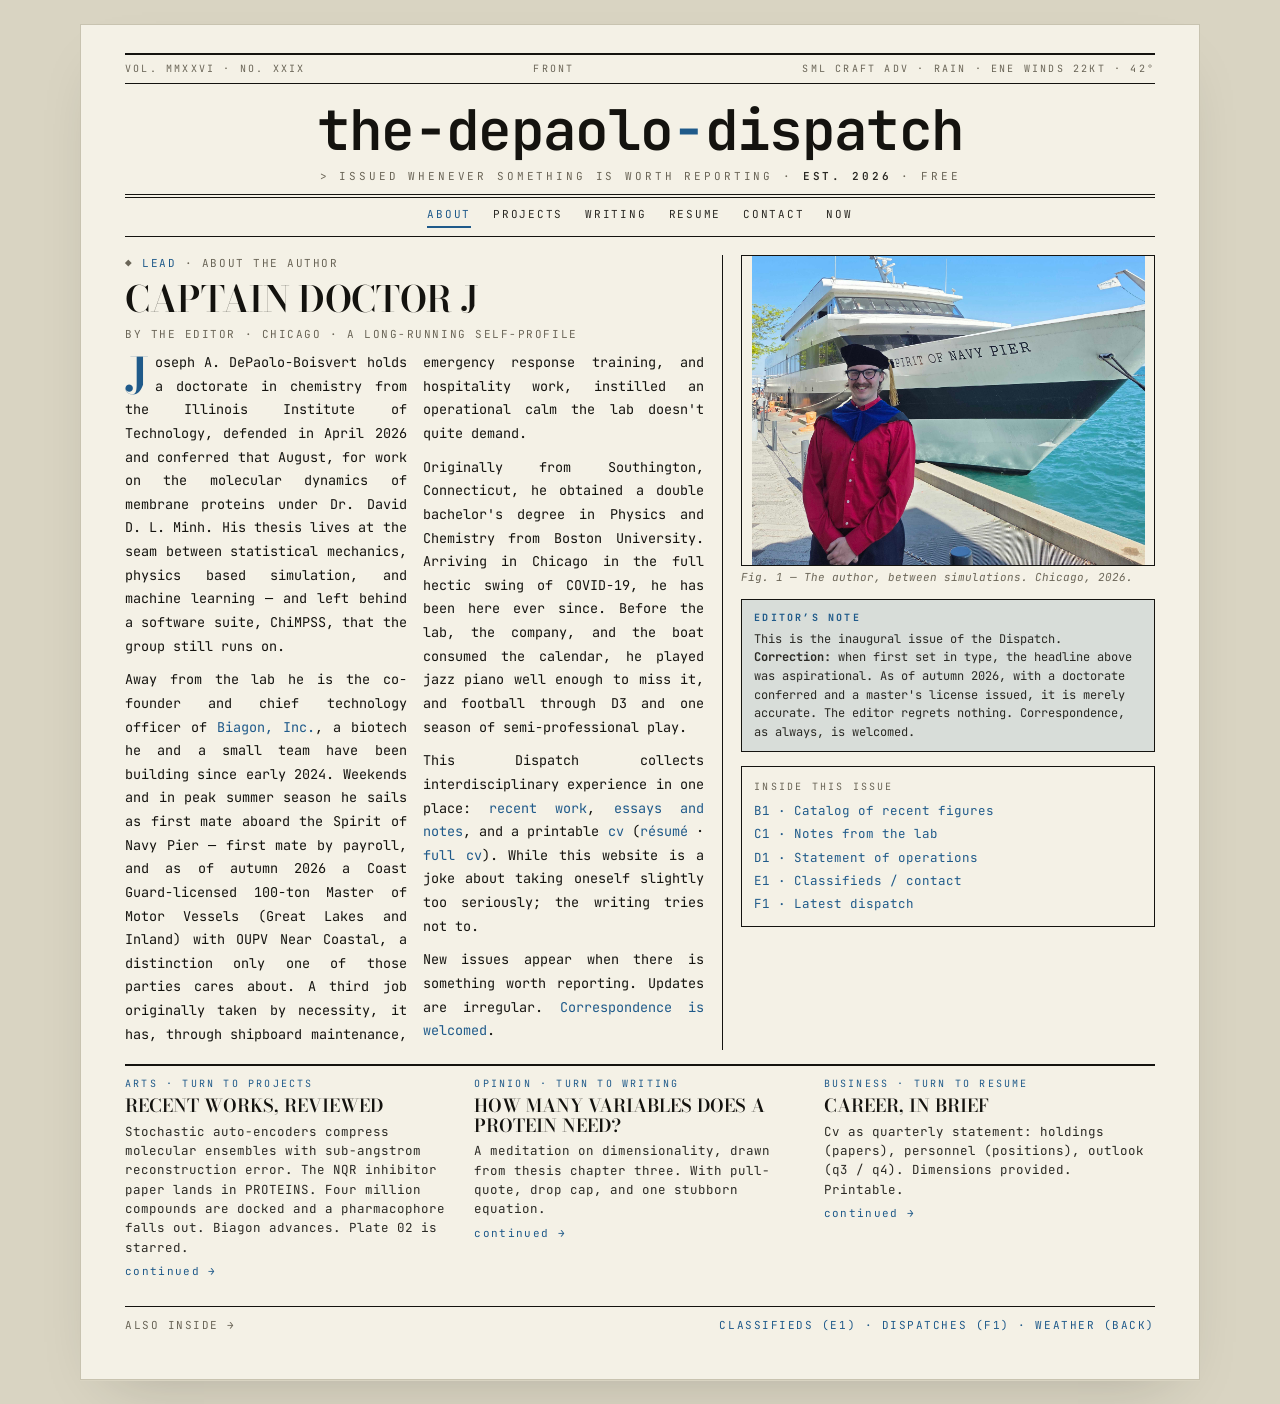
==== index.html @ ed590cba "chore: update weather dateline [skip ci]" ====
<!doctype html>
<html lang="en">
<head>
<meta charset="utf-8" />
<title>The DePaolo Dispatch · Front</title>
<meta name="viewport" content="width=device-width, initial-scale=1" />
<meta name="description" content="Joseph A. DePaolo-Boisvert — a personal periodical from a chemist, founder, and licensed captain in Chicago." />

<link rel="canonical" href="https://josephdepaoloboisvert.github.io/" />
<link rel="icon" href="data:image/svg+xml,<svg xmlns=%22http://www.w3.org/2000/svg%22 viewBox=%220 0 100 100%22><text y=%22.9em%22 font-size=%2290%22>📰</text></svg>" />

<meta property="og:type" content="website" />
<meta property="og:site_name" content="The DePaolo Dispatch" />
<meta property="og:title" content="The DePaolo Dispatch — Chemist, Founder, Captain" />
<meta property="og:description" content="Joseph A. DePaolo-Boisvert — a personal periodical from a chemist, founder, and licensed captain in Chicago." />
<meta property="og:url" content="https://josephdepaoloboisvert.github.io/" />
<meta property="og:image" content="https://josephdepaoloboisvert.github.io/assets/figures/Personal_Photo.jpg" />
<meta name="twitter:card" content="summary_large_image" />
<meta name="twitter:title" content="The DePaolo Dispatch — Chemist, Founder, Captain" />
<meta name="twitter:description" content="Joseph A. DePaolo-Boisvert — a personal periodical from a chemist, founder, and licensed captain in Chicago." />
<meta name="twitter:image" content="https://josephdepaoloboisvert.github.io/assets/figures/Personal_Photo.jpg" />

<link rel="preconnect" href="https://fonts.googleapis.com" />
<link rel="preconnect" href="https://fonts.gstatic.com" crossorigin />
<link href="https://fonts.googleapis.com/css2?family=JetBrains+Mono:ital,wght@0,400;0,500;0,600;0,700;1,400&family=Bodoni+Moda:ital,wght@0,500;0,600;0,700;1,500&family=Oswald:wght@500;600;700&family=Archivo+Narrow:wght@500;600;700&display=swap" rel="stylesheet" />
<link rel="stylesheet" href="assets/style.css?v=20261103" />
</head>
<body>

<a class="skip-link" href="#main">Skip to content</a>

<main class="page" id="main">

  <div class="rule-top">
    <span data-vol>VOL. MMXXVI · NO. XXIX</span>
    <span class="center">FRONT</span>
    <span data-weather>SML CRAFT ADV · RAIN · ENE WINDS 22KT · 42°</span>
  </div>

  <header class="masthead">
    <h1>the-depaolo<span class="sep">-</span>dispatch</h1>
    <div class="sub">&gt; issued whenever something is worth reporting · <b>est. 2026</b> · free</div>
  </header>

  <nav class="section-nav">
    <a href="index.html"    class="active">About</a>
    <a href="projects.html">Projects</a>
    <a href="writing.html">Writing</a>
    <a href="resume.html">Resume</a>
    <a href="contact.html">Contact</a>
    <a href="now.html">Now</a>
  </nav>

  <section class="grid lead-2" style="padding-top: 18px;">
    <div>
      <div class="byline">◆ <span class="accent">LEAD</span> · ABOUT THE AUTHOR</div>
      <h2 class="headline h1">Captain Doctor J</h2>
      <div class="byline">BY THE EDITOR · CHICAGO · A LONG-RUNNING SELF-PROFILE</div>

      <div class="col-flow c2">
        <p class="dropcap">Joseph A. DePaolo-Boisvert holds a doctorate in chemistry from the Illinois Institute of Technology, defended in April 2026 and conferred that August, for work on the molecular dynamics of membrane proteins under Dr.&nbsp;David D. L. Minh. His thesis lives at the seam between statistical mechanics, physics based simulation, and machine learning — and left behind a software suite, ChiMPSS, that the group still runs on.</p>
        <p>Away from the lab he is the co-founder and chief technology officer of <a href="https://biagoninc.com/">Biagon, Inc.</a>, a biotech he and a small team have been building since early 2024. Weekends and in peak summer season he sails as first mate aboard the Spirit of Navy Pier — first mate by payroll, and as of autumn 2026 a Coast Guard-licensed 100-ton Master of Motor Vessels (Great Lakes and Inland) with OUPV Near Coastal, a distinction only one of those parties cares about. A third job originally taken by necessity, it has, through shipboard maintenance, emergency response training, and hospitality work, instilled an operational calm the lab doesn't quite demand.</p>
        <p>Originally from Southington, Connecticut, he obtained a double bachelor's degree in Physics and Chemistry from Boston University.  Arriving in Chicago in the full hectic swing of COVID-19, he has been here ever since. Before the lab, the company, and the boat consumed the calendar, he played jazz piano well enough to miss it, and football through D3 and one season of semi-professional play.</p>
        <p>This Dispatch collects interdisciplinary experience in one place: <a href="projects.html">recent work</a>, <a href="writing.html">essays and notes</a>, and a printable <a href="resume.html">cv</a> (<a href="assets/cv/DePaolo-Boisvert_Resume_2026.pdf" download>r&eacute;sum&eacute;</a> &middot; <a href="assets/cv/DePaolo-Boisvert_CV_2026.pdf" download>full cv</a>). While this website is a joke about taking oneself slightly too seriously; the writing tries not to.</p>
        <p>New issues appear when there is something worth reporting.  Updates are irregular.  <a href="contact.html">Correspondence is welcomed</a>.</p>
      </div>
    </div>

    <div class="rule"></div>

    <aside>
      <div class="photo h-140">
        <img src="assets/figures/Personal_Photo.jpg" alt="Joseph A. DePaolo-Boisvert" />
      </div>
      <div class="caption">Fig. 1 — The author, between simulations. Chicago, 2026.</div>

      <div class="editor-note" style="margin-top: 14px;">
        <div class="label">Editor’s Note</div>
        <div class="body">This is the inaugural issue of the Dispatch. <b>Correction:</b> when first set in type, the headline above was aspirational. As of autumn 2026, with a doctorate conferred and a master's license issued, it is merely accurate. The editor regrets nothing. Correspondence, as always, is welcomed.</div>
      </div>

      <div class="box" style="margin-top: 14px;">
        <div class="tiny-label" style="margin-bottom: 6px;">Inside this issue</div>
        <div style="display: grid; gap: 4px;">
          <a href="projects.html">B1 · Catalog of recent figures</a>
          <a href="writing.html">C1 · Notes from the lab</a>
          <a href="resume.html">D1 · Statement of operations</a>
          <a href="contact.html">E1 · Classifieds / contact</a>
          <a href="now.html">F1 · Latest dispatch</a>
        </div>
      </div>
    </aside>
  </section>

  <section class="section-rule grid cols-3">
    <article class="tease">
      <div class="kicker">ARTS · turn to projects</div>
      <h4>Recent Works, Reviewed</h4>
      <p>Stochastic auto-encoders compress molecular ensembles with sub-angstrom reconstruction error. The NQR inhibitor paper lands in PROTEINS. Four million compounds are docked and a pharmacophore falls out. Biagon advances. Plate 02 is starred.</p>
      <a class="cont" href="projects.html">continued →</a>
    </article>
    <article class="tease">
      <div class="kicker">OPINION · turn to writing</div>
      <h4>How Many Variables Does a Protein Need?</h4>
      <p>A meditation on dimensionality, drawn from thesis chapter three. With pull-quote, drop cap, and one stubborn equation.</p>
      <a class="cont" href="writing.html">continued →</a>
    </article>
    <article class="tease">
      <div class="kicker">BUSINESS · turn to resume</div>
      <h4>Career, in Brief</h4>
      <p>Cv as quarterly statement: holdings (papers), personnel (positions), outlook (q3 / q4). Dimensions provided. Printable.</p>
      <a class="cont" href="resume.html">continued →</a>
    </article>
  </section>

  <footer class="foot">
    <span>also inside →</span>
    <span class="accent">classifieds (e1) · dispatches (f1) · weather (back)</span>
  </footer>

</main>

<script src="assets/dispatch.js"></script>
</body>
</html>
---- assets/style.css ----
/* The DePaolo Dispatch — production stylesheet
   ────────────────────────────────────────────
   Carries the typewriter masthead + periodical body styles
   across every page of the site. */

:root {
  --ink:        #14130f;
  --ink-90:     #1c1b16;
  --ink-80:     #2a2924;
  --ink-70:     #444038;
  --ink-60:     #6a6557;
  --ink-50:     #8a8576;
  --ink-40:     #a8a392;
  --ink-30:     #bcb7a4;
  --ink-25:     #c8c3b0;
  --ink-20:     #d1ccb9;
  --ink-15:     #d9d4c2;
  --ink-12:     #ddd8c6;
  --ink-10:     #e2decc;
  --ink-08:     #e7e3d1;

  --paper:      #f4f1e6;
  --paper-2:    #ece8d9;
  --bg:         #d9d4c2;

  --accent:     #1f5a8a;
  --accent-soft:#1f5a8a22;

  --mono:    'JetBrains Mono', ui-monospace, 'SFMono-Regular', Menlo, monospace;
  --hand:    'Caveat', 'Patrick Hand', cursive;
  --display: 'Bodoni Moda', 'Oswald', 'Archivo Narrow', Georgia, serif;
}

* { box-sizing: border-box; }

html, body {
  margin: 0; padding: 0;
  background: var(--bg);
  color: var(--ink);
  font-family: var(--mono);
  font-size: 15px;
  line-height: 1.6;
  -webkit-font-smoothing: antialiased;
  text-rendering: optimizeLegibility;
}

a { color: var(--accent); text-decoration: none; }
a:hover { text-decoration: underline; text-underline-offset: 3px; }

/* ─── Skip-to-content (a11y) ────────────────────────────────── */
.skip-link {
  position: absolute; left: 8px; top: -48px;
  z-index: 100;
  background: var(--ink); color: var(--paper);
  padding: 8px 14px;
  font-size: 11px; letter-spacing: .16em; text-transform: uppercase;
  transition: top .15s ease;
}
.skip-link:focus { top: 8px; text-decoration: none; }

/* ─── Page frame ────────────────────────────────────────────── */
.page {
  max-width: 1120px;
  margin: 24px auto;
  background: var(--paper);
  padding: 28px 44px 44px;
  border: 1px solid var(--ink-25);
  box-shadow:
    0 1px 0 var(--ink-15),
    0 24px 60px -32px rgba(20,19,15,.25);
}

@media (max-width: 720px) {
  .page { margin: 0; padding: 18px 18px 32px; border: none; box-shadow: none; }
  body { font-size: 14px; }
}

/* ─── Upper rule strip ─────────────────────────────────────── */
.rule-top {
  border-top: 2px solid var(--ink);
  border-bottom: 1px solid var(--ink);
  padding: 6px 0;
  display: flex; justify-content: space-between;
  font-size: 10px; letter-spacing: .22em;
  text-transform: uppercase; color: var(--ink-60);
  gap: 12px;
}
.rule-top span { white-space: nowrap; }
.rule-top .center { flex: 1; text-align: center; }

/* ─── Masthead · typewriter ─────────────────────────────────── */
.masthead {
  text-align: center;
  padding: 18px 0 8px;
  border-bottom: 4px double var(--ink);
  font-family: var(--mono);
}
.masthead h1 {
  margin: 0; font-weight: 600;
  font-size: clamp(34px, 5.6vw, 56px);
  letter-spacing: -.03em;
  line-height: 1;
  text-transform: none;
}
.masthead h1 .sep { color: var(--accent); }
.masthead .sub {
  font-size: 11px; letter-spacing: .26em; margin-top: 10px;
  text-transform: uppercase; color: var(--ink-60);
}
.masthead .sub b { color: var(--ink-80); font-weight: 600; }

/* ─── Section nav ───────────────────────────────────────────── */
.section-nav {
  border-bottom: 1px solid var(--ink);
  padding: 8px 0;
  display: flex;
  flex-wrap: wrap;
  justify-content: center;
  gap: 22px;
  font-size: 11px;
  letter-spacing: .16em;
  text-transform: uppercase;
}
.section-nav a {
  color: var(--ink-80);
  border-bottom: 2px solid transparent;
  padding-bottom: 3px;
}
.section-nav a.active {
  color: var(--accent);
  border-bottom-color: var(--accent);
}
.section-nav a:hover { text-decoration: none; color: var(--accent); }

/* ─── Section banner (per-page kicker) ──────────────────────── */
.banner {
  text-align: center;
  padding-top: 18px;
  margin-bottom: 12px;
}
.banner .kicker {
  font-size: 11px; letter-spacing: .3em;
  text-transform: uppercase; color: var(--ink-60);
}
.banner .kicker .accent { color: var(--accent); }
.banner h2 {
  font-family: var(--display); font-weight: 600;
  font-size: clamp(28px, 3.4vw, 42px);
  letter-spacing: -.01em; line-height: 1.05;
  text-transform: uppercase;
  margin: 6px 0 4px;
}
.banner h2.italic { font-style: italic; }
.banner .dek {
  font-size: 11px; color: var(--ink-60);
  letter-spacing: .14em; font-style: italic;
}

/* ─── Body grids ────────────────────────────────────────────── */
.grid { display: grid; gap: 18px; }
.grid.cols-2  { grid-template-columns: 1fr 1fr; }
.grid.cols-3  { grid-template-columns: repeat(3, 1fr); }
.grid.cols-4  { grid-template-columns: repeat(4, 1fr); }
.grid.lead-2  { grid-template-columns: 1.4fr 1px 1fr; }
.grid.lead-3  { grid-template-columns: 1.4fr 1px 1fr 1fr; }
.grid.feat-r  { grid-template-columns: 2fr 1px 1fr; }
.grid.cv      { grid-template-columns: 1fr 1fr 1fr; }
.grid .rule   { background: var(--ink); }

@media (max-width: 880px) {
  .grid.cols-3, .grid.cols-4, .grid.cv { grid-template-columns: 1fr 1fr; }
  .grid.lead-2, .grid.lead-3, .grid.feat-r { grid-template-columns: 1fr; }
  .grid .rule { display: none; }
}
@media (max-width: 560px) {
  .grid.cols-3, .grid.cols-4, .grid.cv { grid-template-columns: 1fr; }
}

/* ─── Body type ─────────────────────────────────────────────── */
.col-flow { font-size: 13.5px; line-height: 1.75; text-align: justify; hyphens: auto; }
.col-flow.c2 { columns: 2; column-gap: 16px; }
.col-flow.c3 { columns: 3; column-gap: 18px; column-rule: 1px solid var(--ink-15); }
.col-flow.c4 { columns: 4; column-gap: 18px; column-rule: 1px solid var(--ink-15); }
@media (max-width: 880px) { .col-flow.c3, .col-flow.c4 { columns: 2; } }
@media (max-width: 560px) { .col-flow.c2, .col-flow.c3, .col-flow.c4 { columns: 1; } }

.col-flow figure, .col-flow .editor-note { break-inside: avoid; }
.col-flow figure { margin: 0 0 12px; }
.col-flow .editor-note { margin-top: 4px; }
.article-stack { margin-top: 26px; }

.col-flow p { margin: 0 0 .75em; }
.col-flow p + p { margin-top: 0; }

.dropcap::first-letter {
  font-family: var(--display);
  font-size: 3.6em;
  line-height: .85;
  float: left;
  padding: .08em .12em 0 0;
  color: var(--accent);
  font-weight: 600;
}

.pull {
  margin: 10px 0;
  padding: 10px 0;
  border-top: 1px solid var(--ink);
  border-bottom: 1px solid var(--ink);
  font-family: var(--display);
  font-size: 17px;
  font-style: italic;
  text-align: center;
  break-inside: avoid;
  line-height: 1.3;
}

.byline {
  font-size: 11px; color: var(--ink-60);
  letter-spacing: .14em; text-transform: uppercase;
  margin-bottom: 8px;
}
.byline .accent { color: var(--accent); }

/* ─── Headlines ─────────────────────────────────────────────── */
.headline {
  font-family: var(--display);
  font-weight: 600;
  letter-spacing: -.01em;
  line-height: 1.02;
  text-transform: uppercase;
  margin: 4px 0 8px;
}
.headline.h1 { font-size: 36px; }
.headline.h2 { font-size: 26px; }
.headline.h3 { font-size: 18px; }
.headline.h4 { font-size: 15px; }

/* ─── Photo placeholder ─────────────────────────────────────── */
.photo {
  position: relative;
  width: 100%;
  border: 1px solid var(--ink);
  background-image: repeating-linear-gradient(135deg, transparent 0 8px, var(--ink-12) 8px 9px);
  display: flex; align-items: center; justify-content: center;
  font-size: 11px; color: var(--ink-60);
  letter-spacing: .08em; text-transform: uppercase;
  font-family: var(--mono);
}
.photo.h-92  { aspect-ratio: 4/3; min-height: 92px; }
.photo.h-140 { aspect-ratio: 4/3; min-height: 140px; }
.photo.h-180 { aspect-ratio: 16/9; min-height: 180px; }
.photo .badge {
  position: absolute; top: 6px; right: 6px;
  background: var(--accent); color: var(--paper);
  font-size: 9px; padding: 2px 6px; letter-spacing: .16em;
}
.photo.feat { border-color: var(--accent); }
.photo img {
  position: absolute; top: 0; left: 0;
  width: 100%; height: 100%;
  object-fit: contain;
  background: var(--paper);
  display: block;
}
.caption {
  font-size: 11px; color: var(--ink-60);
  font-style: italic; margin-top: 4px; line-height: 1.4;
}

/* ─── Side blocks ───────────────────────────────────────────── */
.editor-note {
  padding: 10px 12px;
  border: 1px solid var(--ink);
  background: var(--accent-soft);
}
.editor-note .label {
  font-size: 10px; letter-spacing: .22em;
  text-transform: uppercase; color: var(--accent);
  font-weight: 700; margin-bottom: 4px;
}
.editor-note .body { font-size: 12px; line-height: 1.55; color: var(--ink-80); }

/* ─── Listings / dividers ───────────────────────────────────── */
.list-row {
  display: flex; justify-content: space-between;
  padding: 7px 0;
  border-bottom: 1px dotted var(--ink-25);
  font-size: 13px;
}
.list-row .meta { color: var(--ink-60); }
.list-row .label { font-weight: 600; }

.row-dotted { border-bottom: 1px dotted var(--ink-15); padding: 4px 0; }
.row-dotted:last-child { border-bottom: none; }

.section-rule {
  border-top: 2px solid var(--ink);
  padding-top: 10px;
  margin-top: 14px;
}

/* ─── Tease blocks ──────────────────────────────────────────── */
.tease .kicker {
  font-size: 10px; letter-spacing: .22em;
  text-transform: uppercase; color: var(--accent);
}
.tease h4 {
  font-family: var(--display); font-size: 18px;
  font-weight: 600; margin: 4px 0 6px;
  line-height: 1.1; text-transform: uppercase;
}
.tease p { font-size: 12.5px; line-height: 1.55; color: var(--ink-80); margin: 0; }
.tease .cont {
  display: inline-block; margin-top: 6px;
  font-size: 11px; letter-spacing: .12em;
  color: var(--accent);
}

/* ─── Classified ad cell ────────────────────────────────────── */
.listing {
  border: 1px solid #14130f;
  border: 1px solid var(--ink);
  padding: 12px;
  background: transparent;
  min-height: 60px;
}
.listing.accent { background: var(--accent-soft); }
.listing h3 {
  font-family: var(--display); font-weight: 700;
  font-size: 15px; letter-spacing: .04em;
  border-bottom: 1px solid var(--ink-30);
  padding-bottom: 4px; margin: 0 0 7px;
  text-transform: uppercase;
}
.listing p { margin: 0; font-size: 12.5px; line-height: 1.55; }
.listing a { word-break: break-word; }

/* ─── Skill bars (resume) ───────────────────────────────────── */
.skill {
  display: flex; align-items: center; gap: 8px;
  font-size: 11px; padding: 2px 0;
}
.skill .key { width: 130px; }
.skill .bar {
  flex: 1; height: 8px;
  background: var(--ink-15); position: relative;
}
.skill .bar > span {
  position: absolute; inset: 0;
  background: var(--accent);
}
.skill .val { width: 26px; text-align: right; color: var(--ink-60); }

/* ─── Dispatch (now) bullets ────────────────────────────────── */
.bulletin h3 {
  font-family: var(--display); font-size: 18px;
  font-weight: 600; text-transform: uppercase;
  margin: 0;
}
.bulletin .when {
  font-size: 10px; color: var(--ink-60);
  letter-spacing: .14em; text-transform: uppercase;
  font-style: italic;
}
.bulletin p { font-size: 13px; line-height: 1.65; margin: 6px 0 0; }

/* ─── Footer rule ───────────────────────────────────────────── */
.foot {
  margin-top: 24px;
  border-top: 1px solid var(--ink);
  padding-top: 10px;
  display: flex; justify-content: space-between;
  font-size: 11px; letter-spacing: .14em;
  text-transform: uppercase; color: var(--ink-60);
  gap: 12px; flex-wrap: wrap;
}
.foot .accent { color: var(--accent); }

/* ─── Utility ───────────────────────────────────────────────── */
.center { text-align: center; }
.muted  { color: var(--ink-60); }
.italic { font-style: italic; }
.mono   { font-family: var(--mono); }
.serif  { font-family: var(--display); }
.box {
  padding: 12px;
  border: 1px solid var(--ink);
  font-size: 12.5px; line-height: 1.55;
}
.tiny-label {
  font-size: 10px; letter-spacing: .22em;
  text-transform: uppercase; color: var(--ink-60);
}
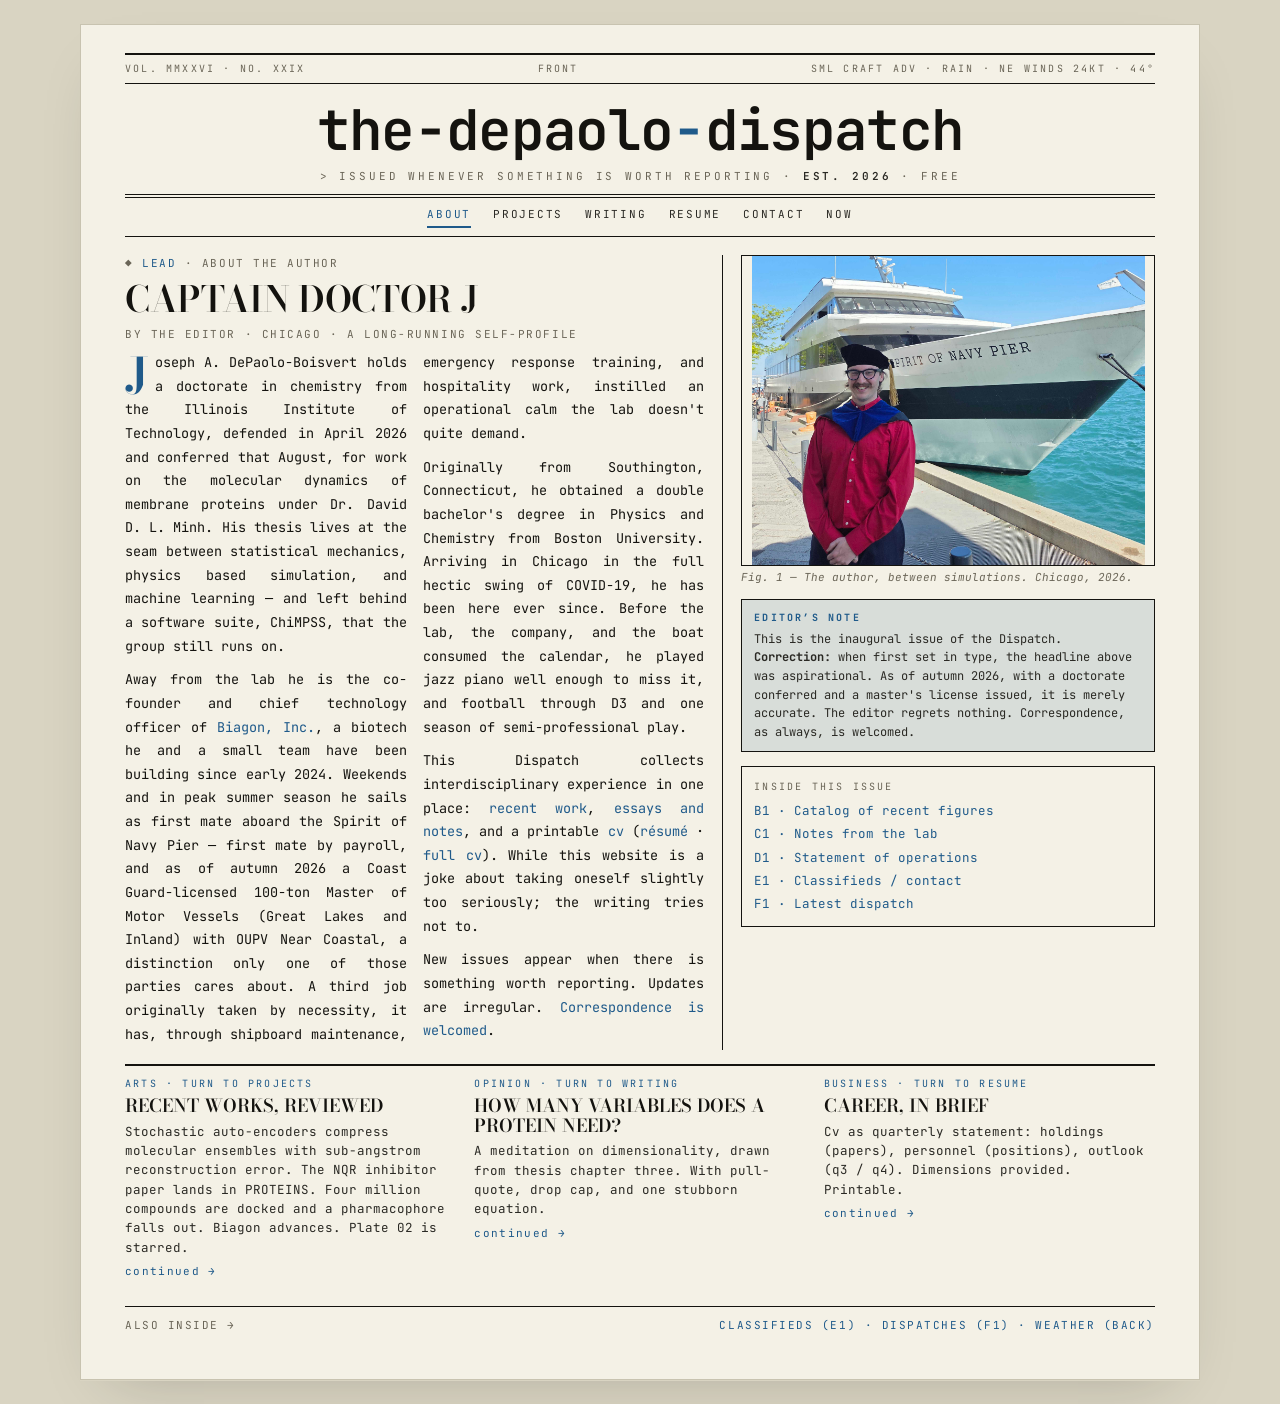
==== commit e426a51b: "chore: update weather dateline [skip ci]" ====
--- a/index.html
+++ b/index.html
@@ -34,7 +34,7 @@
   <div class="rule-top">
     <span data-vol>VOL. MMXXVI · NO. XXIX</span>
     <span class="center">FRONT</span>
-    <span data-weather>SML CRAFT ADV · RAIN · ENE WINDS 22KT · 42°</span>
+    <span data-weather>SML CRAFT ADV · RAIN · NE WINDS 24KT · 44°</span>
   </div>
 
   <header class="masthead">
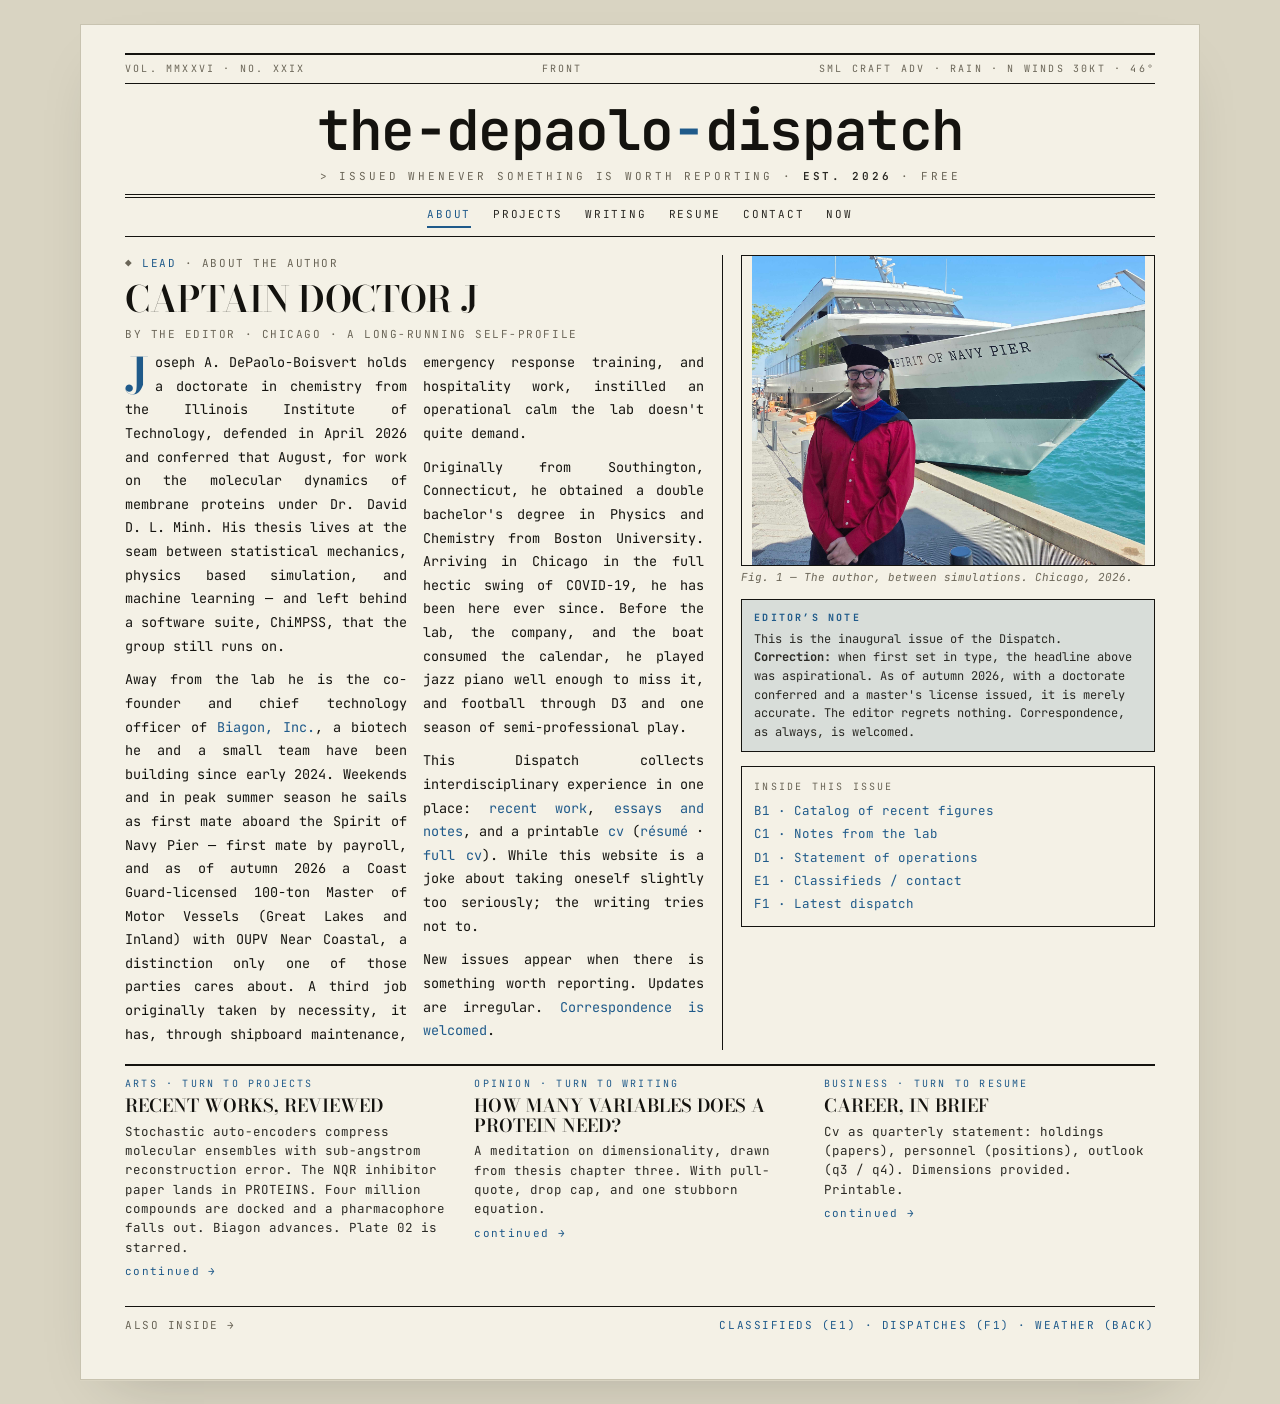
==== commit a6f5b44a: "chore: update weather dateline [skip ci]" ====
--- a/index.html
+++ b/index.html
@@ -34,7 +34,7 @@
   <div class="rule-top">
     <span data-vol>VOL. MMXXVI · NO. XXIX</span>
     <span class="center">FRONT</span>
-    <span data-weather>SML CRAFT ADV · RAIN · NE WINDS 24KT · 44°</span>
+    <span data-weather>SML CRAFT ADV · RAIN · N WINDS 30KT · 46°</span>
   </div>
 
   <header class="masthead">
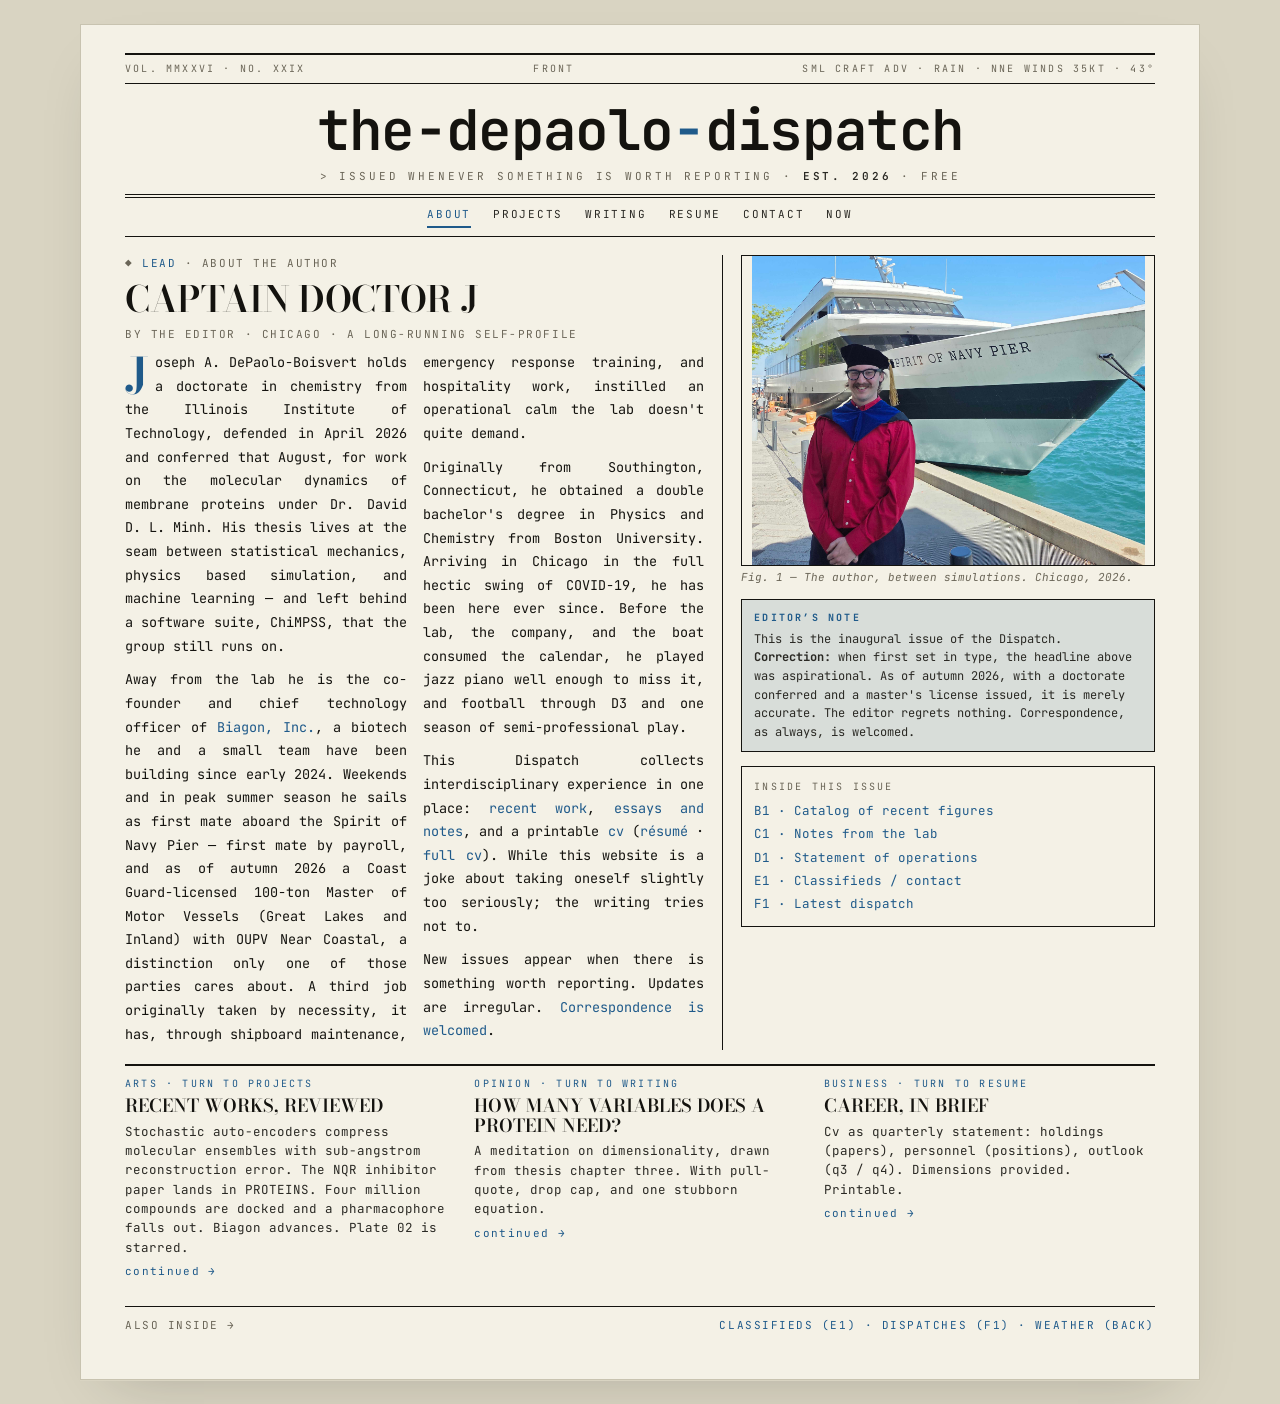
==== commit 37756047: "chore: update weather dateline [skip ci]" ====
--- a/index.html
+++ b/index.html
@@ -34,7 +34,7 @@
   <div class="rule-top">
     <span data-vol>VOL. MMXXVI · NO. XXIX</span>
     <span class="center">FRONT</span>
-    <span data-weather>SML CRAFT ADV · RAIN · N WINDS 30KT · 46°</span>
+    <span data-weather>SML CRAFT ADV · RAIN · NNE WINDS 35KT · 43°</span>
   </div>
 
   <header class="masthead">
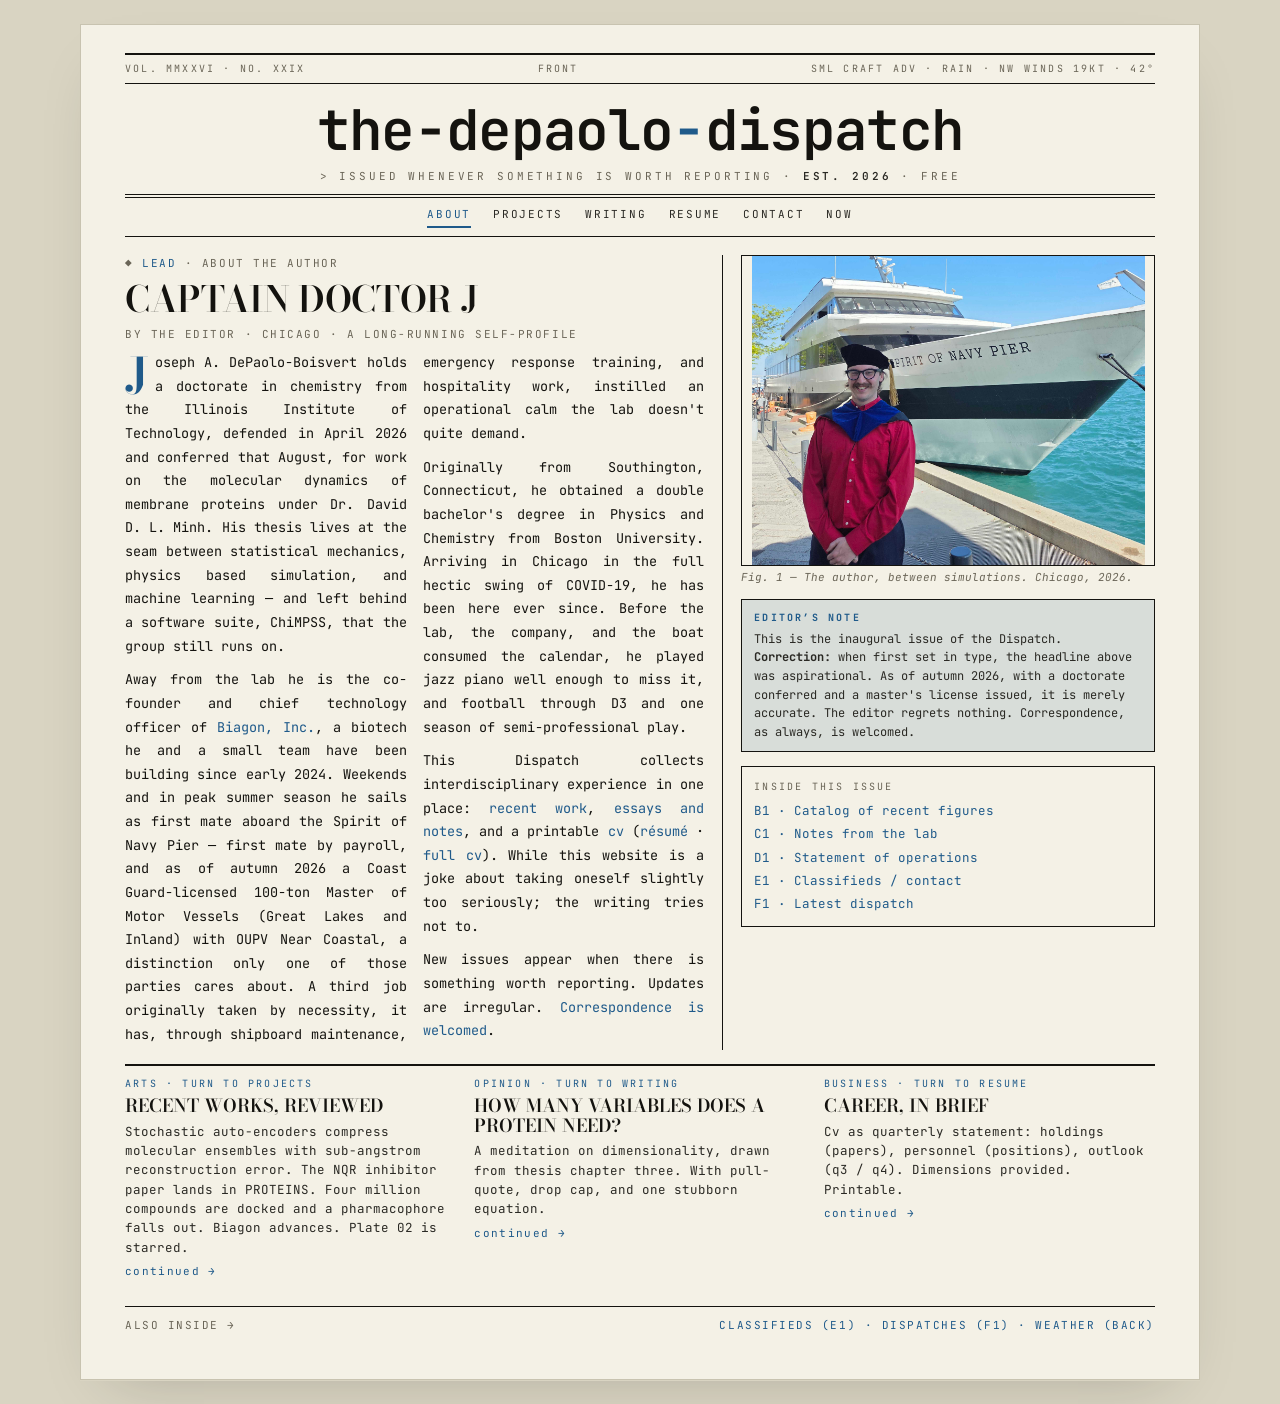
==== commit 854e55cb: "chore: update weather dateline [skip ci]" ====
--- a/index.html
+++ b/index.html
@@ -34,7 +34,7 @@
   <div class="rule-top">
     <span data-vol>VOL. MMXXVI · NO. XXIX</span>
     <span class="center">FRONT</span>
-    <span data-weather>SML CRAFT ADV · RAIN · NNE WINDS 35KT · 43°</span>
+    <span data-weather>SML CRAFT ADV · RAIN · NW WINDS 19KT · 42°</span>
   </div>
 
   <header class="masthead">
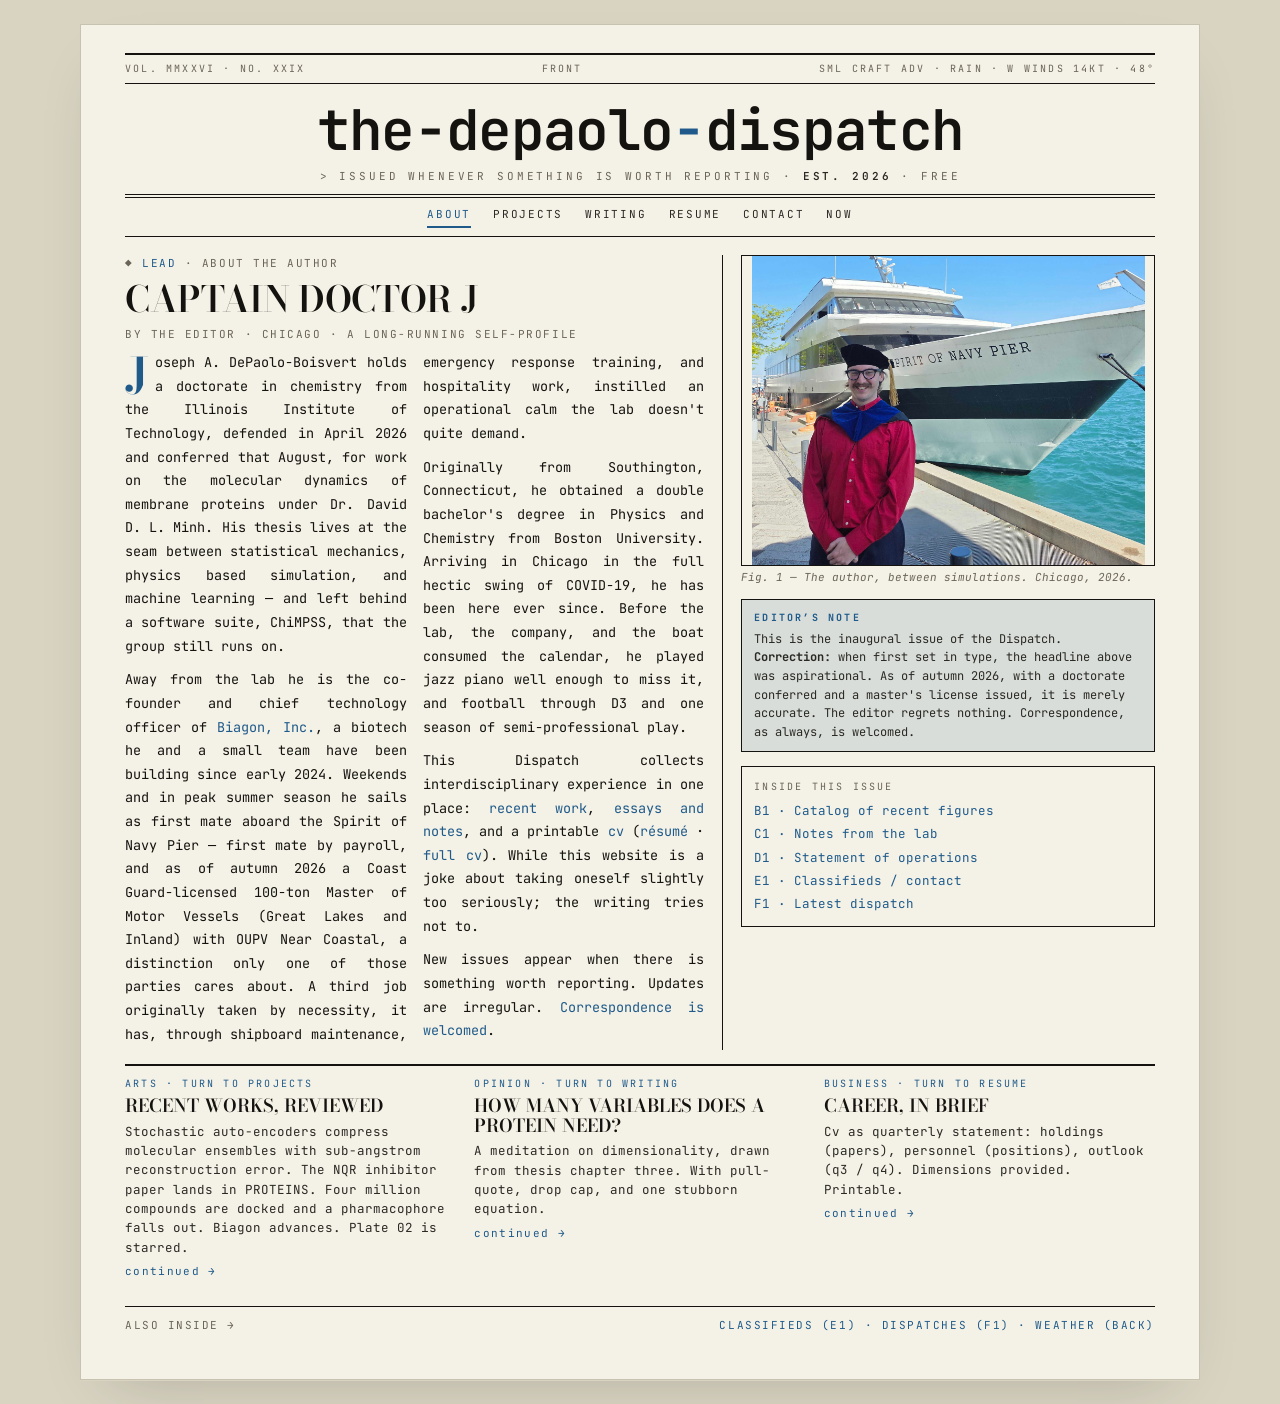
==== commit 60d60dcc: "chore: update weather dateline [skip ci]" ====
--- a/index.html
+++ b/index.html
@@ -34,7 +34,7 @@
   <div class="rule-top">
     <span data-vol>VOL. MMXXVI · NO. XXIX</span>
     <span class="center">FRONT</span>
-    <span data-weather>SML CRAFT ADV · RAIN · NW WINDS 19KT · 42°</span>
+    <span data-weather>SML CRAFT ADV · RAIN · W WINDS 14KT · 48°</span>
   </div>
 
   <header class="masthead">
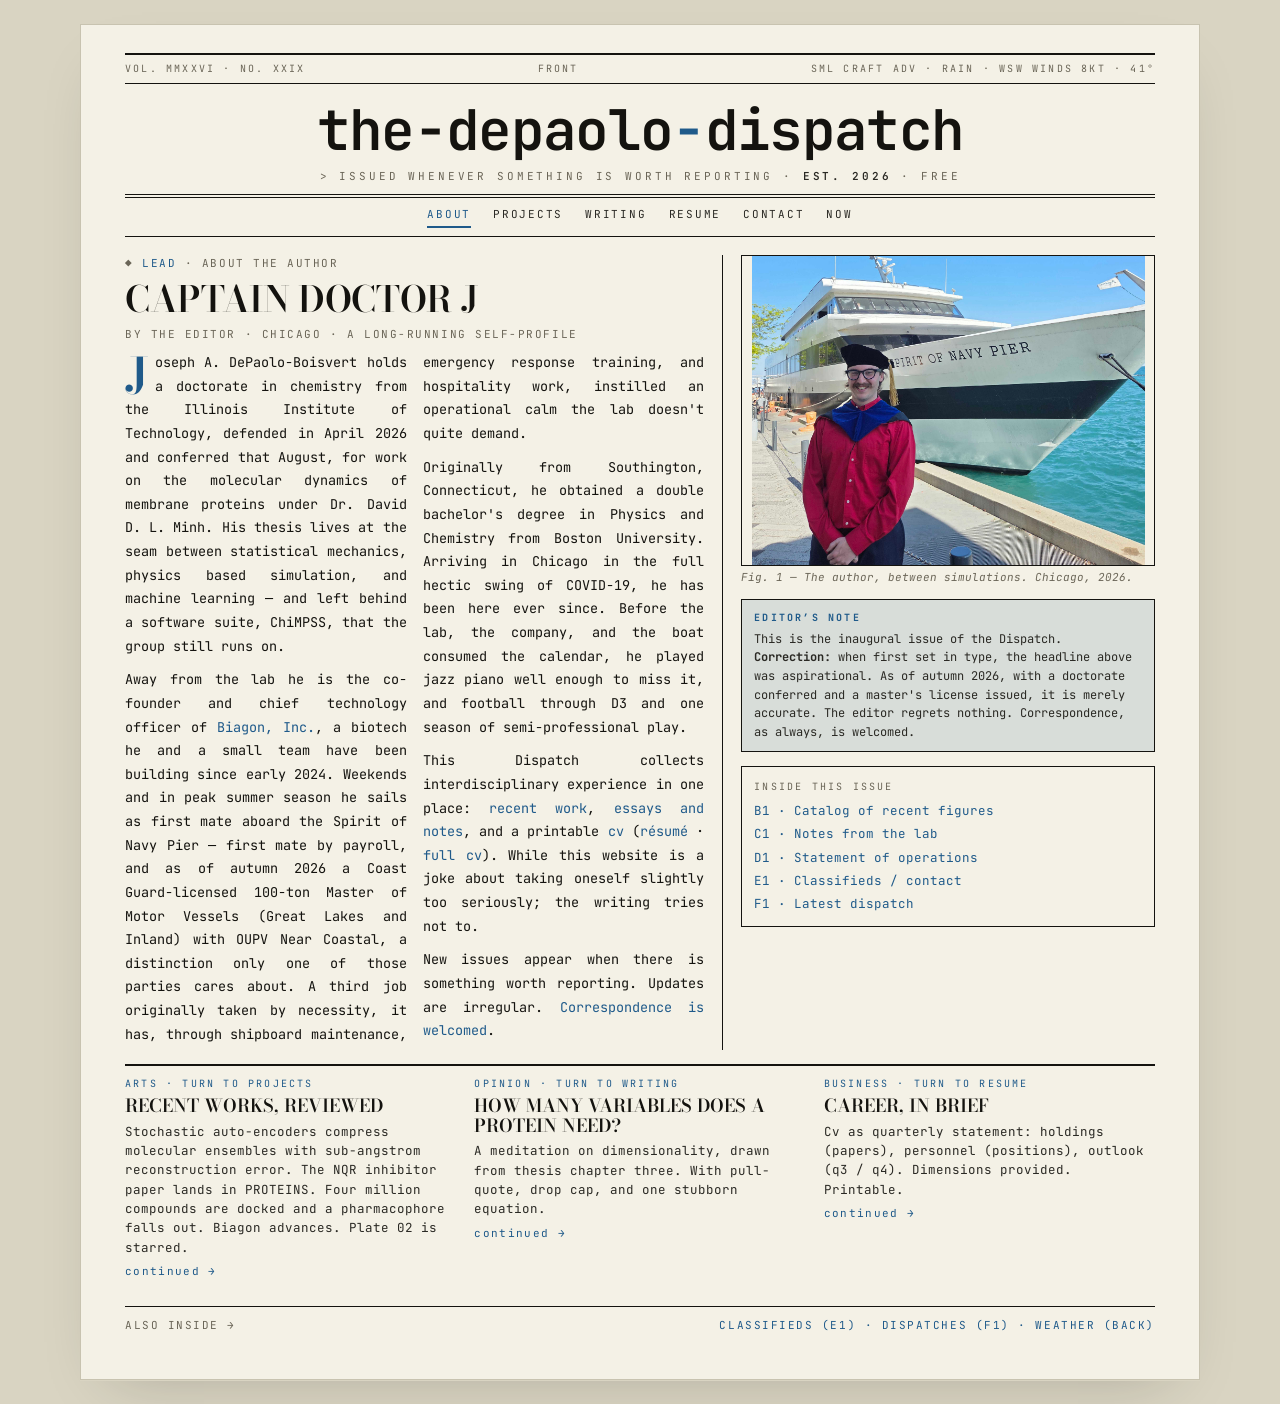
==== commit 03ffef16: "chore: update weather dateline [skip ci]" ====
--- a/index.html
+++ b/index.html
@@ -34,7 +34,7 @@
   <div class="rule-top">
     <span data-vol>VOL. MMXXVI · NO. XXIX</span>
     <span class="center">FRONT</span>
-    <span data-weather>SML CRAFT ADV · RAIN · W WINDS 14KT · 48°</span>
+    <span data-weather>SML CRAFT ADV · RAIN · WSW WINDS 8KT · 41°</span>
   </div>
 
   <header class="masthead">
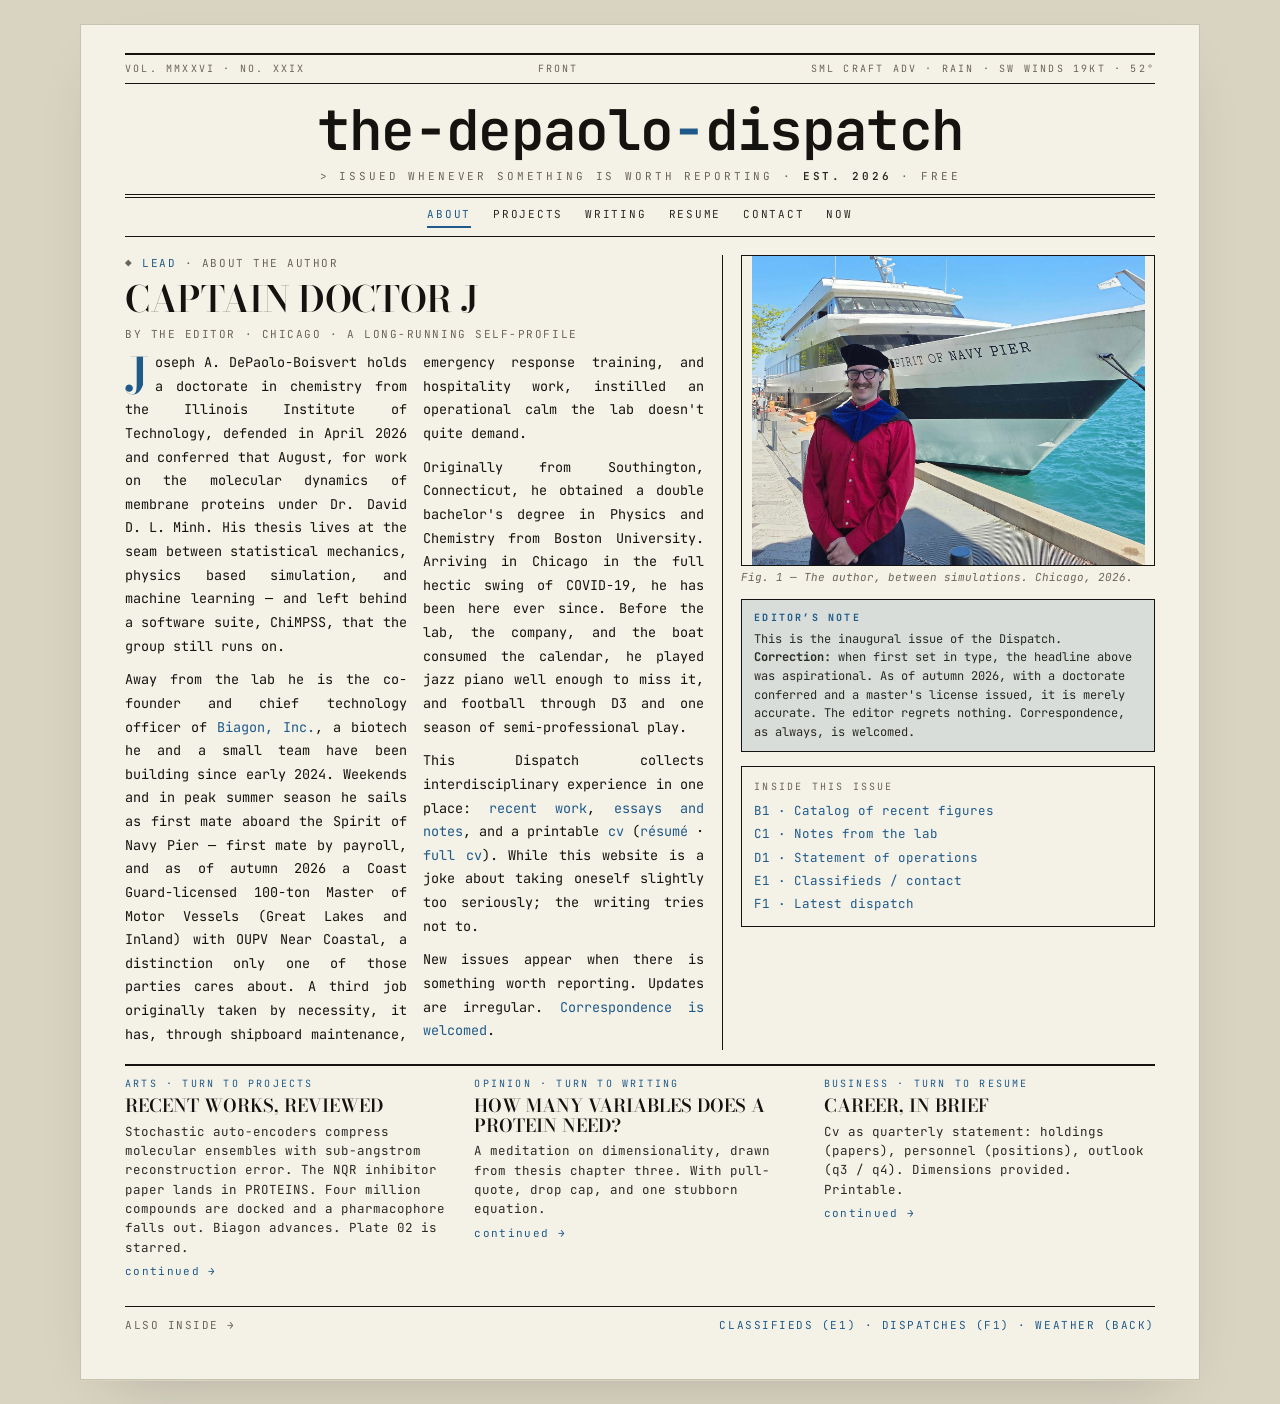
==== commit 11746593: "chore: update weather dateline [skip ci]" ====
--- a/index.html
+++ b/index.html
@@ -34,7 +34,7 @@
   <div class="rule-top">
     <span data-vol>VOL. MMXXVI · NO. XXIX</span>
     <span class="center">FRONT</span>
-    <span data-weather>SML CRAFT ADV · RAIN · WSW WINDS 8KT · 41°</span>
+    <span data-weather>SML CRAFT ADV · RAIN · SW WINDS 19KT · 52°</span>
   </div>
 
   <header class="masthead">
